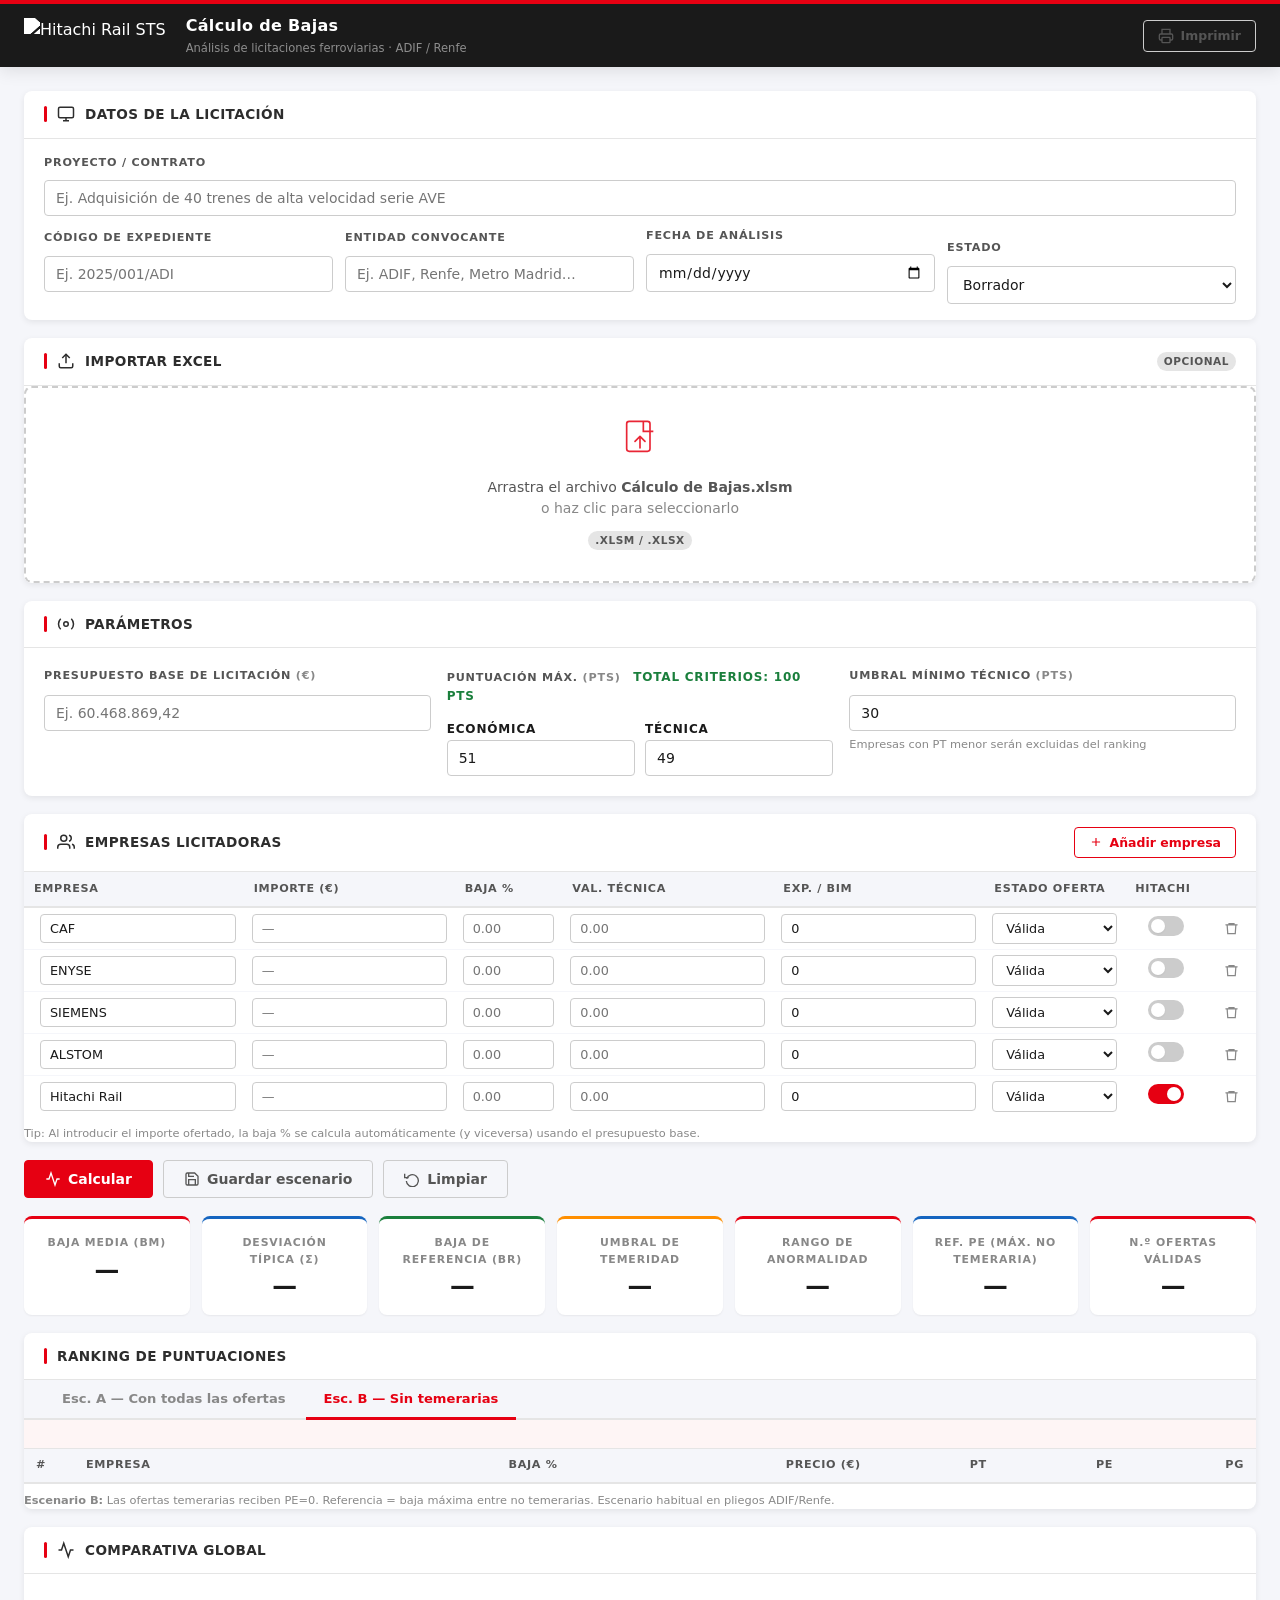
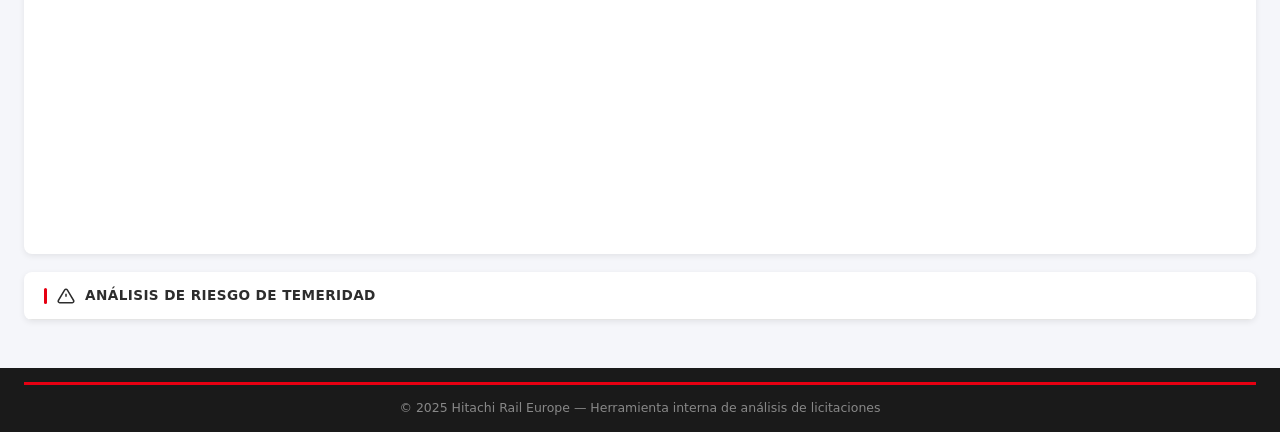
==== index.html @ 05600268 "Add files via upload" ====
<!DOCTYPE html>
<html lang="es">
<head>
  <meta charset="UTF-8"/>
  <meta name="viewport" content="width=device-width, initial-scale=1.0"/>
  <title>Cálculo de Bajas — Hitachi Rail</title>
  <link rel="stylesheet" href="css/style.css"/>
</head>
<body>

<!-- ══════════════════════════════════════════════ HEADER ═══ -->
<header class="app-header">
  <div class="header-inner">
    <a class="header-brand" href="#">
      <img src="logo.png" alt="Hitachi Rail STS" class="header-logo" style="height:36px;filter:brightness(0) invert(1);"/>
    </a>
    <div class="header-title">
      <span class="header-title__main">Cálculo de Bajas</span>
      <span class="header-title__sub">Análisis de licitaciones ferroviarias · ADIF / Renfe</span>
    </div>
    <div class="header-actions">
      <button class="btn btn--ghost btn--sm" id="btnPrint" title="Imprimir / exportar PDF">
        <svg viewBox="0 0 24 24" fill="none" stroke="currentColor" stroke-width="2" width="16" height="16"><path d="M6 9V2h12v7M6 18H4a2 2 0 0 1-2-2v-5a2 2 0 0 1 2-2h16a2 2 0 0 1 2 2v5a2 2 0 0 1-2 2h-2"/><rect x="6" y="14" width="12" height="8" rx="1"/></svg>
        Imprimir
      </button>
    </div>
  </div>
</header>

<main class="main-grid">

  <!-- ══════════════════════════════════════════ LICITACIÓN ═══ -->
  <section class="card card--licitacion no-print" id="licitacionCard">
    <div class="card__header">
      <h2 class="card__title">
        <svg viewBox="0 0 24 24" fill="none" stroke="currentColor" stroke-width="2" width="18" height="18"><rect x="2" y="3" width="20" height="14" rx="2"/><path d="M8 21h8M12 17v4"/></svg>
        Datos de la licitación
      </h2>
    </div>
    <form id="licitacionForm" class="lic-form">
      <div class="lic-field">
        <label for="licNombre" class="form-label">Proyecto / Contrato</label>
        <input id="licNombre" type="text" class="input" placeholder="Ej. Adquisición de 40 trenes de alta velocidad serie AVE"/>
      </div>
      <div class="lic-row">
        <div class="lic-field">
          <label for="licCodigo" class="form-label">Código de expediente</label>
          <input id="licCodigo" type="text" class="input" placeholder="Ej. 2025/001/ADI"/>
        </div>
        <div class="lic-field">
          <label for="licEntidad" class="form-label">Entidad convocante</label>
          <input id="licEntidad" type="text" class="input" placeholder="Ej. ADIF, Renfe, Metro Madrid…"/>
        </div>
        <div class="lic-field lic-field--narrow">
          <label for="licFecha" class="form-label">Fecha de análisis</label>
          <input id="licFecha" type="date" class="input"/>
        </div>
        <div class="lic-field lic-field--narrow">
          <label for="licEstado" class="form-label">Estado</label>
          <select id="licEstado" class="input">
            <option value="borrador">Borrador</option>
            <option value="en-analisis">En análisis</option>
            <option value="cerrada">Cerrada</option>
            <option value="archivada">Archivada</option>
          </select>
        </div>
      </div>
    </form>
  </section>

  <!-- ══════════════════════════════════════════════ IMPORT ═══ -->
  <section class="card no-print" id="importCard">
    <div class="card__header">
      <h2 class="card__title">
        <svg viewBox="0 0 24 24" fill="none" stroke="currentColor" stroke-width="2" width="18" height="18"><path d="M21 15v4a2 2 0 0 1-2 2H5a2 2 0 0 1-2-2v-4"/><polyline points="17 8 12 3 7 8"/><line x1="12" y1="3" x2="12" y2="15"/></svg>
        Importar Excel
      </h2>
      <span class="badge badge--gray">Opcional</span>
    </div>
    <div class="drop-zone" id="dropZone" tabindex="0" role="button" aria-label="Zona de carga de archivo Excel">
      <svg viewBox="0 0 48 48" fill="none" stroke="currentColor" stroke-width="2" class="drop-zone__icon"><rect x="8" y="4" width="28" height="36" rx="3" stroke-width="2"/><path d="M28 4v12h12"/><path d="M18 28l6-6 6 6M24 22v14" stroke-linecap="round" stroke-linejoin="round"/></svg>
      <p class="drop-zone__text">Arrastra el archivo <strong>Cálculo de Bajas.xlsm</strong><br/><span class="text-muted">o haz clic para seleccionarlo</span></p>
      <span class="badge badge--gray">.xlsm / .xlsx</span>
      <input type="file" id="fileInput" accept=".xlsx,.xlsm" class="sr-only"/>
    </div>
    <div id="uploadStatus" class="upload-status"></div>
  </section>

  <!-- ══════════════════════════════════════════ PARÁMETROS ═══ -->
  <section class="card no-print" id="configCard">
    <div class="card__header">
      <h2 class="card__title">
        <svg viewBox="0 0 24 24" fill="none" stroke="currentColor" stroke-width="2" width="18" height="18"><circle cx="12" cy="12" r="3"/><path d="M19.07 4.93a10 10 0 0 1 0 14.14M4.93 4.93a10 10 0 0 0 0 14.14"/></svg>
        Parámetros
      </h2>
    </div>
    <form id="configForm" class="config-grid">
      <div class="form-group">
        <label for="presupuesto" class="form-label">
          Presupuesto base de licitación <span class="text-muted">(€)</span>
        </label>
        <input id="presupuesto" type="text" class="input" placeholder="Ej. 60.468.869,42" required/>
      </div>
      <div class="form-group">
        <label class="form-label">
          Puntuación máx. <span class="text-muted">(pts)</span>
          <span id="pmaxTotalHint" class="text-muted" style="margin-left:8px;font-size:0.75rem"></span>
        </label>
        <div style="display:flex;gap:10px;align-items:center">
          <div style="flex:1">
            <label for="pmaxEco" style="font-size:0.75rem;color:var(--text-muted)">Económica</label>
            <input id="pmaxEco" type="number" class="input" placeholder="51" value="51" min="0" max="100" step="0.5"/>
          </div>
          <div style="flex:1">
            <label for="pmaxTec" style="font-size:0.75rem;color:var(--text-muted)">Técnica</label>
            <input id="pmaxTec" type="number" class="input" placeholder="49" value="49" min="0" max="100" step="0.5"/>
          </div>
        </div>
      </div>
      <div class="form-group">
        <label for="umbralMinTec" class="form-label">
          Umbral mínimo técnico <span class="text-muted">(pts)</span>
        </label>
        <input id="umbralMinTec" type="number" class="input" placeholder="30" value="30" min="0" step="0.5"/>
        <small class="form-hint">Empresas con PT menor serán excluidas del ranking</small>
      </div>
    </form>
  </section>

  <!-- ══════════════════════════════════════════════ EMPRESAS ═══ -->
  <section class="card no-print" id="empresasCard">
    <div class="card__header">
      <h2 class="card__title">
        <svg viewBox="0 0 24 24" fill="none" stroke="currentColor" stroke-width="2" width="18" height="18"><path d="M17 21v-2a4 4 0 0 0-4-4H5a4 4 0 0 0-4 4v2"/><circle cx="9" cy="7" r="4"/><path d="M23 21v-2a4 4 0 0 0-3-3.87"/><path d="M16 3.13a4 4 0 0 1 0 7.75"/></svg>
        Empresas licitadoras
      </h2>
      <button class="btn btn--outline-red btn--sm" id="btnAddRow">
        <svg viewBox="0 0 24 24" fill="none" stroke="currentColor" stroke-width="2" width="14" height="14"><line x1="12" y1="5" x2="12" y2="19"/><line x1="5" y1="12" x2="19" y2="12"/></svg>
        Añadir empresa
      </button>
    </div>

    <div class="table-responsive">
      <table class="table empresas-table" id="empresasTable">
        <thead>
          <tr>
            <th style="min-width:160px">Empresa</th>
            <th style="min-width:130px" title="Importe ofertado en euros">Importe (€)</th>
            <th style="min-width:100px">Baja %</th>
            <th style="min-width:110px" title="Puntuación técnica según criterios del pliego">Val. Técnica</th>
            <th style="min-width:90px"  title="Puntos por experiencia o BIM">Exp. / BIM</th>
            <th style="min-width:110px">Estado oferta</th>
            <th class="text-center" title="Marcar si esta fila corresponde a Hitachi Rail">Hitachi</th>
            <th class="text-center"></th>
          </tr>
        </thead>
        <tbody id="empresasBody"></tbody>
      </table>
    </div>

    <p class="form-hint" style="margin-top:8px">
      Tip: Al introducir el importe ofertado, la baja % se calcula automáticamente (y viceversa) usando el presupuesto base.
    </p>
  </section>

  <!-- ════════════════════════════════════════════════ ACTIONS ═══ -->
  <div class="actions-bar no-print">
    <button class="btn btn--primary btn--lg" id="btnCalcular">
      <svg viewBox="0 0 24 24" fill="none" stroke="currentColor" stroke-width="2" width="16" height="16"><polyline points="22 12 18 12 15 21 9 3 6 12 2 12"/></svg>
      Calcular
    </button>
    <button class="btn btn--ghost" id="btnGuardar" disabled>
      <svg viewBox="0 0 24 24" fill="none" stroke="currentColor" stroke-width="2" width="16" height="16"><path d="M19 21H5a2 2 0 0 1-2-2V5a2 2 0 0 1 2-2h11l5 5v11a2 2 0 0 1-2 2z"/><polyline points="17 21 17 13 7 13 7 21"/><polyline points="7 3 7 8 15 8"/></svg>
      Guardar escenario
    </button>
    <button class="btn btn--ghost" id="btnLimpiar">
      <svg viewBox="0 0 24 24" fill="none" stroke="currentColor" stroke-width="2" width="16" height="16"><polyline points="1 4 1 10 7 10"/><path d="M3.51 15a9 9 0 1 0 .49-3.5"/></svg>
      Limpiar
    </button>
  </div>

  <!-- ════════════════════════════════════════════════ RESULTS ═══ -->
  <section class="results-section" id="resultsSection" hidden>

    <!-- Stats -->
    <div class="stats-grid">
      <div class="stat-card">
        <div class="stat-card__lbl">Baja Media (BM)</div>
        <div class="stat-card__val" id="statBM">—</div>
      </div>
      <div class="stat-card stat-card--blue">
        <div class="stat-card__lbl">Desviación típica (σ)</div>
        <div class="stat-card__val" id="statSigma">—</div>
      </div>
      <div class="stat-card stat-card--green">
        <div class="stat-card__lbl">Baja de Referencia (BR)</div>
        <div class="stat-card__val" id="statBR">—</div>
      </div>
      <div class="stat-card stat-card--amber">
        <div class="stat-card__lbl">Umbral de temeridad</div>
        <div class="stat-card__val" id="statUmbral">—</div>
      </div>
      <div class="stat-card">
        <div class="stat-card__lbl">Rango de anormalidad</div>
        <div class="stat-card__val" id="statRango">—</div>
      </div>
      <div class="stat-card stat-card--blue">
        <div class="stat-card__lbl">Ref. PE (máx. no temeraria)</div>
        <div class="stat-card__val" id="statBoRef">—</div>
      </div>
      <div class="stat-card">
        <div class="stat-card__lbl">N.º ofertas válidas</div>
        <div class="stat-card__val" id="statN">—</div>
      </div>
    </div>

    <!-- Scenario Tabs -->
    <div class="card">
      <div class="card__header">
        <h2 class="card__title">Ranking de puntuaciones</h2>
      </div>
      <div class="tab-bar">
        <button class="tab-btn"                data-tab="A">Esc. A — Con todas las ofertas</button>
        <button class="tab-btn tab-btn--active" data-tab="B">Esc. B — Sin temerarias</button>
      </div>

      <!-- Tab A -->
      <div class="tab-panel" id="tab-A">
        <div class="winner-banner" id="winnerA"></div>
        <div class="table-responsive">
          <table class="table results-table">
            <thead>
              <tr>
                <th class="text-center" style="width:50px">#</th>
                <th>Empresa</th>
                <th class="text-right">Baja %</th>
                <th class="text-right">Precio (€)</th>
                <th class="text-right" title="Puntuación técnica">PT</th>
                <th class="text-right" title="PE con referencia = mayor baja absoluta">PE</th>
                <th class="text-right">PG</th>
              </tr>
            </thead>
            <tbody id="tbodyA"></tbody>
          </table>
        </div>
        <p class="form-hint" style="margin-top:8px">
          <strong>Escenario A:</strong> BO_ref = baja más alta entre todas las ofertas. Empresas temerarias compiten normalmente.
        </p>
      </div>

      <!-- Tab B (activo) -->
      <div class="tab-panel tab-panel--active" id="tab-B">
        <div class="winner-banner" id="winnerB"></div>
        <div class="table-responsive">
          <table class="table results-table">
            <thead>
              <tr>
                <th class="text-center" style="width:50px">#</th>
                <th>Empresa</th>
                <th class="text-right">Baja %</th>
                <th class="text-right">Precio (€)</th>
                <th class="text-right" title="Puntuación técnica">PT</th>
                <th class="text-right" title="PE con temerarias = 0; referencia = mayor baja no temeraria">PE</th>
                <th class="text-right">PG</th>
              </tr>
            </thead>
            <tbody id="tbodyB"></tbody>
          </table>
        </div>
        <p class="form-hint" style="margin-top:8px">
          <strong>Escenario B:</strong> Las ofertas temerarias reciben PE=0. Referencia = baja máxima entre no temerarias. Escenario habitual en pliegos ADIF/Renfe.
        </p>
      </div>
    </div>

    <!-- Chart -->
    <div class="card">
      <div class="card__header">
        <h2 class="card__title">
          <svg viewBox="0 0 24 24" fill="none" stroke="currentColor" stroke-width="2" width="18" height="18"><polyline points="22 12 18 12 15 21 9 3 6 12 2 12"/></svg>
          Comparativa global
        </h2>
      </div>
      <div class="chart-container" style="height:280px">
        <canvas id="pgChart"></canvas>
      </div>
    </div>

    <!-- Riesgo -->
    <div class="card">
      <div class="card__header">
        <h2 class="card__title">
          <svg viewBox="0 0 24 24" fill="none" stroke="currentColor" stroke-width="2" width="18" height="18"><path d="M10.29 3.86L1.82 18a2 2 0 0 0 1.71 3h16.94a2 2 0 0 0 1.71-3L13.71 3.86a2 2 0 0 0-3.42 0z"/><line x1="12" y1="9" x2="12" y2="13"/><line x1="12" y1="17" x2="12.01" y2="17"/></svg>
          Análisis de riesgo de temeridad
        </h2>
      </div>
      <div class="risk-grid" id="riskGrid"></div>
    </div>

    <!-- Simulador -->
    <div class="card" id="simuladorCard" hidden>
      <div class="card__header">
        <h2 class="card__title">
          <svg viewBox="0 0 24 24" fill="none" stroke="currentColor" stroke-width="2" width="18" height="18"><circle cx="12" cy="12" r="2"/><path d="M12 2v4M12 18v4M4.93 4.93l2.83 2.83M16.24 16.24l2.83 2.83M2 12h4M18 12h4M4.93 19.07l2.83-2.83M16.24 7.76l2.83-2.83"/></svg>
          Simulador de baja — Hitachi Rail
        </h2>
        <button class="btn btn--outline-red btn--sm" id="btnSensibilidad" onclick="App.renderSensibilidad()">Generar tabla</button>
      </div>
      <div class="table-responsive" style="max-height:420px;overflow-y:auto">
        <table class="table results-table">
          <thead>
            <tr>
              <th>Baja HR %</th>
              <th class="text-right">Precio</th>
              <th class="text-right">PT</th>
              <th class="text-right">PE</th>
              <th class="text-right fw-bold">PG</th>
              <th class="text-right">PG máx. rival</th>
              <th class="text-right">Diferencia</th>
              <th class="text-center">Posición</th>
              <th class="text-center">Estado</th>
            </tr>
          </thead>
          <tbody id="sensBody">
            <tr><td colspan="9" class="text-center text-muted" style="padding:20px">Haz clic en "Generar tabla" para ver el análisis de sensibilidad.</td></tr>
          </tbody>
        </table>
      </div>
      <div class="sens-legend">
        <span class="legend-item legend-item--optimo">★ Baja mínima ganadora</span>
        <span class="legend-item legend-item--gana">Posición 1ª</span>
        <span class="legend-item legend-item--temeraria">Temeraria</span>
      </div>
    </div>

    <!-- Baja óptima -->
    <div class="card" id="optimoCard" hidden>
      <div class="card__header">
        <h2 class="card__title">
          <svg viewBox="0 0 24 24" fill="none" stroke="currentColor" stroke-width="2" width="18" height="18"><polyline points="23 6 13.5 15.5 8.5 10.5 1 18"/><polyline points="17 6 23 6 23 12"/></svg>
          Baja óptima iterativa
        </h2>
        <button class="btn btn--outline-red btn--sm" id="btnOptimo">Calcular baja óptima</button>
      </div>
      <p class="form-hint" style="margin:0 0 16px">
        Calcula la baja mínima que necesita Hitachi Rail para superar a todos los competidores (escenario B).
      </p>
      <div id="optimoResult"></div>
    </div>

  </section>

  <!-- Escenarios guardados -->
  <section class="card no-print" id="scenariosCard" hidden>
    <div class="card__header">
      <h2 class="card__title">
        <svg viewBox="0 0 24 24" fill="none" stroke="currentColor" stroke-width="2" width="18" height="18"><path d="M4 19.5A2.5 2.5 0 0 1 6.5 17H20"/><path d="M6.5 2H20v20H6.5A2.5 2.5 0 0 1 4 19.5v-15A2.5 2.5 0 0 1 6.5 2z"/></svg>
        Escenarios guardados
      </h2>
    </div>
    <div class="scenario-list" id="scenariosList"></div>
  </section>

</main>

<div id="errorToast"   class="toast toast--error"></div>
<div id="successToast" class="toast toast--success"></div>

<footer class="app-footer no-print">
  <span>© 2025 Hitachi Rail Europe — Herramienta interna de análisis de licitaciones</span>
</footer>

<script src="https://cdnjs.cloudflare.com/ajax/libs/xlsx/0.18.5/xlsx.full.min.js"></script>
<script src="https://cdn.jsdelivr.net/npm/chart.js@4.4.3/dist/chart.umd.min.js"></script>
<script src="js/calculations.js"></script>
<script src="js/app.js"></script>
</body>
</html>
---- css/style.css ----
/* ================================================================
   Hitachi Rail — Cálculo de Bajas
   ================================================================ */

:root {
  --red:        #E60012;
  --red-dark:   #C0000F;
  --red-alpha:  rgba(230,0,18,0.08);
  --dark:       #1A1A1A;
  --gray-900:   #2D2D2D;
  --gray-700:   #555;
  --gray-500:   #888;
  --gray-300:   #CCC;
  --gray-200:   #E5E5E5;
  --gray-100:   #F5F6FA;
  --white:      #FFF;
  --success:    #1A7F3C;
  --success-bg: #E6F4EA;
  --warning:    #A1810A;
  --warning-bg: #FFF8E1;
  --danger:     #C62828;
  --danger-bg:  #FCE8E6;
  --info:       #1565C0;
  --info-bg:    #E3F2FD;

  --shadow-xs: 0 1px 2px rgba(0,0,0,0.06);
  --shadow-sm: 0 2px 6px rgba(0,0,0,0.08);
  --shadow-md: 0 4px 16px rgba(0,0,0,0.10);

  --radius:    8px;
  --radius-sm: 4px;
  --font: system-ui,-apple-system,'Segoe UI',Arial,sans-serif;
}

*,*::before,*::after { box-sizing:border-box; margin:0; padding:0; }
html { font-size:16px; scroll-behavior:smooth; }
body {
  font-family:var(--font);
  background:var(--gray-100);
  color:var(--dark);
  min-height:100vh;
  display:flex;
  flex-direction:column;
  line-height:1.5;
}

/* ── Header ──────────────────────────────────────────────────── */
.header {
  background:var(--dark);
  color:var(--white);
  position:sticky;
  top:0;
  z-index:100;
  box-shadow:var(--shadow-md);
}
.header::before { content:''; display:block; height:4px; background:var(--red); }
.header__inner {
  max-width:1340px;
  margin:0 auto;
  padding:10px 24px;
  display:flex;
  align-items:center;
  gap:20px;
}
.header__logo { flex-shrink:0; line-height:0; }
.header__divider { width:1px; height:40px; background:rgba(255,255,255,0.15); flex-shrink:0; }
.header__info { flex:1; min-width:0; }
.header__info h1 { font-size:1.05rem; font-weight:700; letter-spacing:.02em; white-space:nowrap; overflow:hidden; text-overflow:ellipsis; }
.header__info p  { font-size:.75rem; color:rgba(255,255,255,.5); margin-top:2px; }
.header__badge {
  flex-shrink:0;
  background:rgba(230,0,18,.15);
  border:1px solid rgba(230,0,18,.3);
  color:#FF6B6B;
  font-size:.65rem;
  font-weight:700;
  letter-spacing:.08em;
  text-transform:uppercase;
  padding:4px 10px;
  border-radius:3px;
}

/* ── Layout ──────────────────────────────────────────────────── */
.main {
  flex:1;
  max-width:1340px;
  margin:0 auto;
  padding:24px 24px 48px;
  width:100%;
  display:flex;
  flex-direction:column;
  gap:18px;
}

/* ── Cards ───────────────────────────────────────────────────── */
.card { background:var(--white); border-radius:var(--radius); box-shadow:var(--shadow-sm); overflow:hidden; }
.card__header {
  padding:13px 20px;
  border-bottom:1px solid var(--gray-200);
  display:flex;
  align-items:center;
  justify-content:space-between;
  gap:12px;
  flex-wrap:wrap;
}
.card__header h2 {
  font-size:.85rem;
  font-weight:700;
  color:var(--gray-900);
  display:flex;
  align-items:center;
  gap:10px;
  letter-spacing:.03em;
  text-transform:uppercase;
}
.card__header h2::before {
  content:'';
  display:block;
  width:3px;
  height:16px;
  background:var(--red);
  border-radius:2px;
  flex-shrink:0;
}
.card__body         { padding:20px; }
.card__body--flush  { padding:0; }

/* ── Drop zone ───────────────────────────────────────────────── */
.drop-zone {
  border:2px dashed var(--gray-300);
  border-radius:var(--radius);
  padding:30px 20px;
  text-align:center;
  cursor:pointer;
  transition:border-color .2s, background .2s;
  user-select:none;
}
.drop-zone:hover,.drop-zone--active { border-color:var(--red); background:var(--red-alpha); }
.drop-zone__icon  { width:40px; height:40px; margin:0 auto 12px; color:var(--red); opacity:.85; }
.drop-zone__title { font-weight:600; font-size:.95rem; color:var(--gray-900); }
.drop-zone__sub   { font-size:.78rem; color:var(--gray-500); margin-top:4px; }

.upload-status { margin-top:12px; padding:9px 14px; border-radius:var(--radius-sm); font-size:.8rem; font-weight:500; display:none; }
.upload-status.show { display:block; }
.upload-status--loading { background:#E8F0FE; color:#1A73E8; }
.upload-status--success { background:var(--success-bg); color:var(--success); }
.upload-status--error   { background:var(--danger-bg);  color:var(--danger); }

/* ── Form grid ───────────────────────────────────────────────── */
.form-grid { display:grid; grid-template-columns:repeat(auto-fit,minmax(190px,1fr)); gap:16px; }
.form-grid--3 { grid-template-columns:repeat(auto-fit,minmax(160px,1fr)); }
.form-group { display:flex; flex-direction:column; gap:5px; }
.form-group label { font-size:.7rem; font-weight:700; text-transform:uppercase; letter-spacing:.07em; color:var(--gray-700); }
.form-group .hint  { font-size:.7rem; color:var(--gray-500); }

/* ── Inputs ──────────────────────────────────────────────────── */
.input {
  width:100%; padding:9px 11px;
  border:1.5px solid var(--gray-300); border-radius:var(--radius-sm);
  font-family:var(--font); font-size:.875rem; color:var(--dark); background:var(--white);
  transition:border-color .15s,box-shadow .15s; outline:none;
}
.input:focus { border-color:var(--red); box-shadow:0 0 0 3px rgba(230,0,18,.1); }
.input--sm { padding:6px 9px; font-size:.8rem; }
.input[type=number] { -moz-appearance:textfield; }
.input[type=number]::-webkit-outer-spin-button,
.input[type=number]::-webkit-inner-spin-button { -webkit-appearance:none; }
select.input { cursor:pointer; }

/* ── Tables ──────────────────────────────────────────────────── */
.table-wrap { overflow-x:auto; -webkit-overflow-scrolling:touch; }
.table { width:100%; border-collapse:collapse; font-size:.835rem; }
.table th {
  background:var(--gray-100); color:var(--gray-700);
  font-weight:700; font-size:.7rem; text-transform:uppercase; letter-spacing:.06em;
  padding:9px 10px; text-align:left; border-bottom:2px solid var(--gray-200); white-space:nowrap;
}
.table th.text-right { text-align:right; }
.table td { padding:7px 10px; border-bottom:1px solid var(--gray-100); vertical-align:middle; }
.table tbody tr:last-child td { border-bottom:none; }
.table tbody tr:hover { background:rgba(0,0,0,.015); }

/* Results rows */
.row--winner   { background:rgba(230,0,18,.04) !important; }
.row--winner td { font-weight:600; }
.row--hitachi  { border-left:3px solid var(--red); }
.row--temeraria { opacity:.55; }
.row--excluida  { opacity:.4; text-decoration:line-through; }

/* Sensitivity table */
.sens-table .row--gana      { background:rgba(26,127,60,.06); }
.sens-table .row--gana td   { font-weight:600; }
.sens-table .row--optimo    { background:rgba(26,127,60,.14) !important; outline:2px solid var(--success); outline-offset:-2px; }
.sens-table .row--temeraria { background:rgba(198,40,40,.05); opacity:.75; }

/* ── Badges ──────────────────────────────────────────────────── */
.badge {
  display:inline-flex; align-items:center;
  padding:2px 7px; border-radius:10px;
  font-size:.66rem; font-weight:700; text-transform:uppercase; letter-spacing:.05em; white-space:nowrap;
}
.badge--danger  { background:var(--danger-bg);  color:var(--danger); }
.badge--warning { background:var(--warning-bg); color:var(--warning); }
.badge--success { background:var(--success-bg); color:var(--success); }
.badge--info    { background:var(--info-bg);    color:var(--info); }
.badge--gray    { background:var(--gray-200);   color:var(--gray-700); }

.hr-badge {
  display:inline-flex; align-items:center; justify-content:center;
  width:22px; height:18px;
  background:var(--red); color:#FFF; border-radius:3px;
  font-size:.6rem; font-weight:800; letter-spacing:.5px; margin-right:5px; vertical-align:middle; flex-shrink:0;
}

/* ── Estado pills ────────────────────────────────────────────── */
.estado--valida   { color:var(--success); }
.estado--temeraria{ color:var(--danger); font-weight:700; }
.estado--excluida { color:var(--gray-500); text-decoration:line-through; }
.estado--pendiente{ color:var(--warning); }

/* ── Risk indicator ──────────────────────────────────────────── */
.risk-grid {
  display:grid;
  grid-template-columns:repeat(auto-fill,minmax(200px,1fr));
  gap:12px;
}
.risk-card {
  background:var(--gray-100);
  border-radius:var(--radius);
  padding:14px 16px;
  border-left:4px solid var(--gray-300);
}
.risk-card--success { border-left-color:var(--success); }
.risk-card--warning { border-left-color:#FFCA28; }
.risk-card--danger  { border-left-color:var(--danger); }
.risk-card__name { font-size:.75rem; font-weight:700; color:var(--gray-700); margin-bottom:6px; }
.risk-card__baja { font-size:1.3rem; font-weight:800; color:var(--dark); line-height:1; }
.risk-card__info { font-size:.72rem; color:var(--gray-500); margin-top:4px; }
.risk-bar-wrap { margin-top:8px; height:6px; background:var(--gray-200); border-radius:3px; overflow:hidden; }
.risk-bar { height:100%; border-radius:3px; transition:width .3s; }
.risk-bar--success { background:var(--success); }
.risk-bar--warning { background:#FFCA28; }
.risk-bar--danger  { background:var(--danger); }

/* ── Toggle ──────────────────────────────────────────────────── */
.toggle { position:relative; display:inline-block; width:36px; height:20px; }
.toggle__inp { opacity:0; width:0; height:0; position:absolute; }
.toggle__track {
  position:absolute; inset:0;
  background:var(--gray-300); border-radius:10px; cursor:pointer; transition:background .2s;
}
.toggle__track::before {
  content:''; position:absolute; left:3px; top:3px;
  width:14px; height:14px; background:#FFF; border-radius:50%;
  box-shadow:var(--shadow-xs); transition:transform .2s;
}
.toggle__inp:checked ~ .toggle__track          { background:var(--red); }
.toggle__inp:checked ~ .toggle__track::before  { transform:translateX(16px); }
.toggle__inp:focus   ~ .toggle__track          { outline:2px solid rgba(230,0,18,.4); }

/* ── Tabs ────────────────────────────────────────────────────── */
.tab-bar {
  display:flex;
  gap:2px;
  border-bottom:2px solid var(--gray-200);
  margin-bottom:0;
  padding:0 20px;
  background:var(--gray-100);
}
.tab-btn {
  padding:11px 18px;
  border:none;
  background:transparent;
  font-family:var(--font);
  font-size:.82rem;
  font-weight:600;
  color:var(--gray-500);
  cursor:pointer;
  border-bottom:3px solid transparent;
  margin-bottom:-2px;
  transition:color .15s,border-color .15s;
  display:flex;
  align-items:center;
  gap:8px;
  white-space:nowrap;
}
.tab-btn:hover { color:var(--gray-900); }
.tab-btn--active { color:var(--red); border-bottom-color:var(--red); }
.tab-panel { display:none; }
.tab-panel--active { display:block; }

/* ── Buttons ─────────────────────────────────────────────────── */
.btn {
  display:inline-flex; align-items:center; gap:7px;
  padding:10px 20px;
  border-radius:var(--radius-sm);
  font-family:var(--font); font-size:.875rem; font-weight:700;
  cursor:pointer; border:1.5px solid transparent;
  transition:all .15s; text-decoration:none; white-space:nowrap;
}
.btn svg { flex-shrink:0; }
.btn--primary { background:var(--red); color:#FFF; border-color:var(--red); }
.btn--primary:hover { background:var(--red-dark); border-color:var(--red-dark); transform:translateY(-1px); box-shadow:0 4px 14px rgba(230,0,18,.28); }
.btn--primary:active { transform:translateY(0); }
.btn--ghost { background:transparent; color:var(--gray-700); border-color:var(--gray-300); }
.btn--ghost:hover { background:var(--gray-100); }
.btn--outline-red { background:transparent; color:var(--red); border-color:var(--red); }
.btn--outline-red:hover { background:var(--red-alpha); }
.btn--success { background:var(--success); color:#FFF; border-color:var(--success); }
.btn--success:hover { filter:brightness(1.1); }
.btn--sm { padding:7px 14px; font-size:.78rem; }
.btn-icon {
  display:inline-flex; align-items:center; justify-content:center;
  width:30px; height:30px; border-radius:var(--radius-sm);
  border:none; cursor:pointer; background:transparent;
  transition:background .15s; color:var(--gray-500);
}
.btn-icon svg { width:15px; height:15px; }
.btn-icon:hover { background:var(--gray-100); color:var(--danger); }

/* ── Actions bar ─────────────────────────────────────────────── */
.actions-bar { display:flex; gap:10px; align-items:center; flex-wrap:wrap; }

/* ── Stats grid ──────────────────────────────────────────────── */
.stats-grid { display:grid; grid-template-columns:repeat(auto-fit,minmax(140px,1fr)); gap:12px; }
.stat-card {
  background:var(--white); border-radius:var(--radius); padding:16px;
  box-shadow:var(--shadow-xs); border-top:3px solid var(--red); text-align:center;
}
.stat-card--blue  { border-top-color:#1565C0; }
.stat-card--green { border-top-color:var(--success); }
.stat-card--amber { border-top-color:#FF8F00; }
.stat-card__lbl { font-size:.68rem; font-weight:700; text-transform:uppercase; letter-spacing:.08em; color:var(--gray-500); margin-bottom:6px; }
.stat-card__val { font-size:1.55rem; font-weight:800; color:var(--dark); font-variant-numeric:tabular-nums; line-height:1; }
.stat-card__val--red   { color:var(--red); }
.stat-card__val--blue  { color:#1565C0; }
.stat-card__val--green { color:var(--success); }

/* ── Scenario winner banner ──────────────────────────────────── */
.winner-banner {
  display:flex;
  align-items:center;
  gap:16px;
  padding:14px 20px;
  background:rgba(230,0,18,.04);
  border-bottom:1px solid var(--gray-200);
  flex-wrap:wrap;
}
.winner-banner__label { font-size:.7rem; font-weight:700; text-transform:uppercase; letter-spacing:.08em; color:var(--gray-500); }
.winner-banner__name  { font-size:1.1rem; font-weight:800; color:var(--dark); display:flex; align-items:center; gap:8px; }
.winner-banner__pts   { font-size:.85rem; color:var(--gray-700); }
.trophy { font-size:1.4rem; }

/* ── Chart ───────────────────────────────────────────────────── */
.chart-container { position:relative; min-height:220px; }

/* ── KPI grid (baja óptima) ──────────────────────────────────── */
.kpi-grid { display:grid; grid-template-columns:repeat(auto-fit,minmax(160px,1fr)); gap:14px; }
.kpi { background:var(--gray-100); border-radius:var(--radius); padding:16px; display:flex; flex-direction:column; gap:6px; }
.kpi--highlight { background:rgba(230,0,18,.06); border:1.5px solid rgba(230,0,18,.2); }
.kpi--green     { background:rgba(26,127,60,.06); border:1.5px solid rgba(26,127,60,.2); }
.kpi__lbl { font-size:.68rem; font-weight:700; text-transform:uppercase; letter-spacing:.07em; color:var(--gray-500); }
.kpi__val { font-size:1.4rem; font-weight:800; color:var(--dark); line-height:1.1; }
.kpi__val--red   { color:var(--red); }
.kpi__val--green { color:var(--success); }

/* ── Sensitivity table legend ────────────────────────────────── */
.sens-legend { display:flex; gap:16px; flex-wrap:wrap; padding:10px 20px; font-size:.72rem; align-items:center; }
.sens-legend__item { display:flex; align-items:center; gap:6px; }
.sens-legend__dot { width:12px; height:12px; border-radius:2px; flex-shrink:0; }

/* ── Saved scenarios ─────────────────────────────────────────── */
.scenario-list { display:grid; grid-template-columns:repeat(auto-fill,minmax(240px,1fr)); gap:14px; }
.scenario-item {
  background:var(--gray-100); border-radius:var(--radius); padding:16px;
  border:1.5px solid var(--gray-200); cursor:pointer;
  transition:border-color .15s, box-shadow .15s;
}
.scenario-item:hover { border-color:var(--red); box-shadow:0 0 0 2px rgba(230,0,18,.1); }
.scenario-item__name  { font-size:.9rem; font-weight:700; color:var(--dark); margin-bottom:4px; }
.scenario-item__meta  { font-size:.72rem; color:var(--gray-500); margin-bottom:8px; }
.scenario-item__stats { font-size:.78rem; color:var(--gray-700); display:flex; flex-direction:column; gap:2px; }

/* ── Alerts ──────────────────────────────────────────────────── */
.alert { padding:12px 16px; border-radius:var(--radius-sm); font-size:.845rem; line-height:1.5; border-left-width:4px; border-left-style:solid; }
.alert--error   { background:var(--danger-bg);  border-color:var(--danger);  color:var(--danger); }
.alert--warning { background:var(--warning-bg); border-color:#FFCA28;        color:var(--warning); }
.alert--success { background:var(--success-bg); border-color:var(--success); color:var(--success); }
.alert--info    { background:var(--info-bg);    border-color:var(--info);    color:var(--info); }

/* ── Toast ───────────────────────────────────────────────────── */
#errorToast {
  position:fixed; bottom:24px; right:24px;
  background:var(--danger); color:#FFF;
  padding:12px 18px; border-radius:var(--radius);
  font-size:.845rem; font-weight:600; box-shadow:var(--shadow-md);
  z-index:9999; max-width:360px;
  transition:opacity .3s,transform .3s; display:none;
}
#errorToast.show { display:block; }
#successToast {
  position:fixed; bottom:24px; right:24px;
  background:var(--success); color:#FFF;
  padding:12px 18px; border-radius:var(--radius);
  font-size:.845rem; font-weight:600; box-shadow:var(--shadow-md);
  z-index:9999; max-width:360px; display:none;
}
#successToast.show { display:block; }

/* ── Rank medals ─────────────────────────────────────────────── */
.rank-1,.rank-2,.rank-3 { border-radius:50%; width:22px; height:22px; display:inline-flex; align-items:center; justify-content:center; font-weight:800; font-size:.72rem; }
.rank-1 { background:#FFD700; color:#5C4200; }
.rank-2 { background:#C0C0C0; color:#3D3D3D; }
.rank-3 { background:#CD7F32; color:#FFF; }

/* ── Section title ───────────────────────────────────────────── */
.section-title { font-size:1.25rem; font-weight:800; color:var(--dark); display:flex; align-items:center; gap:12px; }
.section-title::before { content:''; display:block; width:4px; height:26px; background:var(--red); border-radius:2px; }

/* ── Utilities ───────────────────────────────────────────────── */
.text-right  { text-align:right; }
.text-center { text-align:center; }
.text-muted  { color:var(--gray-500); }
.fw-bold     { font-weight:700; }
.mono        { font-family:'Courier New',monospace; }

/* ── Spinner ─────────────────────────────────────────────────── */
.spinner { display:inline-block; width:16px; height:16px; border:2px solid rgba(255,255,255,.4); border-top-color:#FFF; border-radius:50%; animation:spin .7s linear infinite; vertical-align:middle; }
@keyframes spin { to { transform:rotate(360deg); } }

/* ── Footer ──────────────────────────────────────────────────── */
.footer { background:var(--dark); color:var(--gray-500); text-align:center; padding:14px 24px; font-size:.78rem; margin-top:auto; }
.footer::before { content:''; display:block; height:3px; background:var(--red); margin-bottom:14px; }

/* ── App header (new class names) ───────────────────────────── */
.app-header {
  background:var(--dark);
  color:var(--white);
  position:sticky; top:0; z-index:100;
  box-shadow:var(--shadow-md);
}
.app-header::before { content:''; display:block; height:4px; background:var(--red); }
.header-inner {
  max-width:1340px; margin:0 auto; padding:10px 24px;
  display:flex; align-items:center; gap:20px;
}
.header-brand { display:flex; align-items:center; text-decoration:none; flex-shrink:0; }
.header-logo  { height:38px; display:block; }
.header-title { flex:1; min-width:0; }
.header-title__main { display:block; font-size:1rem; font-weight:700; color:var(--white); letter-spacing:.02em; white-space:nowrap; overflow:hidden; text-overflow:ellipsis; }
.header-title__sub  { display:block; font-size:.72rem; color:rgba(255,255,255,.5); margin-top:2px; }
.header-actions { flex-shrink:0; display:flex; gap:8px; }

/* ── Main grid (new name) ───────────────────────────────────── */
.main-grid {
  flex:1; max-width:1340px; margin:0 auto;
  padding:24px 24px 48px; width:100%;
  display:flex; flex-direction:column; gap:18px;
}

/* ── App footer ─────────────────────────────────────────────── */
.app-footer {
  background:var(--dark); color:var(--gray-500);
  text-align:center; padding:14px 24px; font-size:.78rem; margin-top:auto;
}
.app-footer::before { content:''; display:block; height:3px; background:var(--red); margin-bottom:14px; }

/* ── Form label / hint ──────────────────────────────────────── */
.form-label { font-size:.7rem; font-weight:700; text-transform:uppercase; letter-spacing:.07em; color:var(--gray-700); display:block; margin-bottom:5px; }
.form-hint  { font-size:.71rem; color:var(--gray-500); }

/* ── Config grid ────────────────────────────────────────────── */
.config-grid { display:grid; grid-template-columns:repeat(auto-fit,minmax(200px,1fr)); gap:16px; padding:20px; }

/* ── Licitación form ────────────────────────────────────────── */
.lic-form  { padding:16px 20px; }
.lic-field { display:flex; flex-direction:column; gap:4px; margin-bottom:12px; }
.lic-field:last-child { margin-bottom:0; }
.lic-row   { display:grid; grid-template-columns:repeat(auto-fit,minmax(160px,1fr)); gap:12px; align-items:end; }
.lic-field--narrow { min-width:0; }

/* ── Table utilities ────────────────────────────────────────── */
.table-responsive { overflow-x:auto; -webkit-overflow-scrolling:touch; }
.empresas-table td { padding:5px 8px; }
.empresas-table td:first-child { padding-left:16px; }
.results-table th,.results-table td { padding:8px 12px; }

/* ── card__title (alias for card__header h2) ────────────────── */
.card__title {
  font-size:.85rem; font-weight:700; color:var(--gray-900);
  display:flex; align-items:center; gap:10px;
  letter-spacing:.03em; text-transform:uppercase;
}
.card__title::before {
  content:''; display:block; width:3px; height:16px;
  background:var(--red); border-radius:2px; flex-shrink:0;
}

/* ── Results section ────────────────────────────────────────── */
.results-section { display:flex; flex-direction:column; gap:18px; }

/* ── Toast classes (in addition to IDs) ────────────────────── */
.toast {
  position:fixed; bottom:24px; right:24px;
  padding:12px 18px; border-radius:var(--radius);
  font-size:.845rem; font-weight:600; box-shadow:var(--shadow-md);
  z-index:9999; max-width:360px; display:none;
  transition:opacity .3s,transform .3s;
}
.toast.show    { display:block; }
.toast--error   { background:var(--danger);  color:#FFF; }
.toast--success { background:var(--success); color:#FFF; }

/* ── Sensitivity legend items ───────────────────────────────── */
.legend-item { display:inline-flex; align-items:center; gap:6px; font-size:.72rem; padding:3px 9px; border-radius:10px; font-weight:600; }
.legend-item--optimo    { background:rgba(26,127,60,.18); color:var(--success); }
.legend-item--gana      { background:rgba(26,127,60,.08); color:var(--success); }
.legend-item--temeraria { background:var(--danger-bg); color:var(--danger); }

/* ── Misc ───────────────────────────────────────────────────── */
.sr-only { position:absolute; width:1px; height:1px; padding:0; margin:-1px; overflow:hidden; clip:rect(0,0,0,0); white-space:nowrap; border:0; }
.ml-4    { margin-left:4px; }
.drop-zone__text { color:var(--gray-700); font-size:.875rem; margin-bottom:8px; }

/* ── Print ───────────────────────────────────────────────────── */
@media print {
  .app-header,.header { position:static; box-shadow:none; }
  .app-header::before,.header::before { display:none; }
  .card { box-shadow:none; border:1px solid var(--gray-300); break-inside:avoid; }
  .no-print,.actions-bar,#uploadCard,#btnOptimo,#btnPrint,#btnGuardar,#scenariosCard { display:none !important; }
  .results-section { display:flex !important; }
  body { background:#FFF; }
  .main,.main-grid { padding:0; }
}

/* ── Responsive ──────────────────────────────────────────────── */
@media (max-width:900px) {
  .main,.main-grid { padding:16px 16px 32px; gap:14px; }
  .card__body  { padding:16px; }
  .config-grid { padding:16px; }
  .header-inner,.header__inner { padding:10px 16px; }
  .header__badge,.header__divider { display:none; }
}
@media (max-width:640px) {
  .stats-grid { grid-template-columns:repeat(2,1fr); }
  .kpi-grid   { grid-template-columns:repeat(2,1fr); }
  .form-grid  { grid-template-columns:1fr 1fr; }
  .lic-row    { grid-template-columns:1fr 1fr; }
  .header-title__sub,.header__info p { display:none; }
  .tab-btn { padding:10px 12px; font-size:.75rem; }
}
@media (max-width:400px) {
  .form-grid,.lic-row { grid-template-columns:1fr; }
  .stats-grid { grid-template-columns:1fr 1fr; }
}
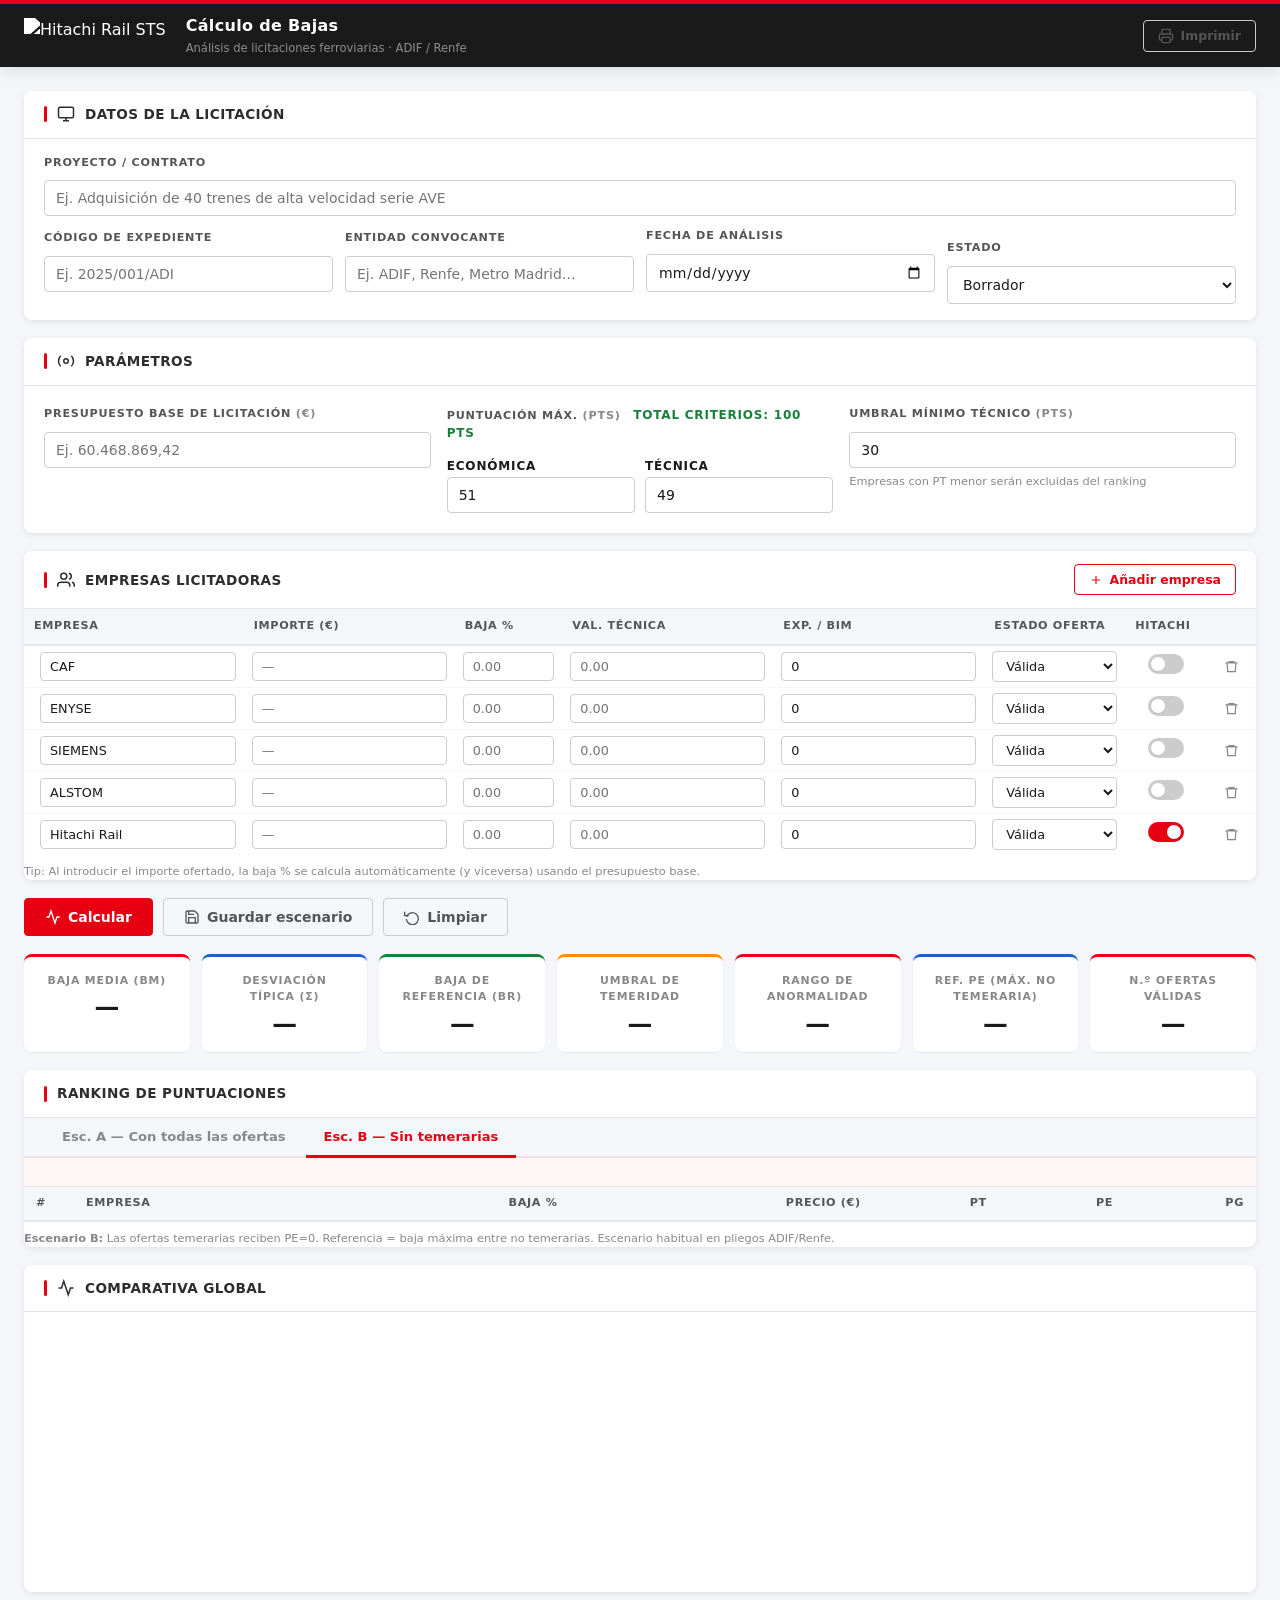
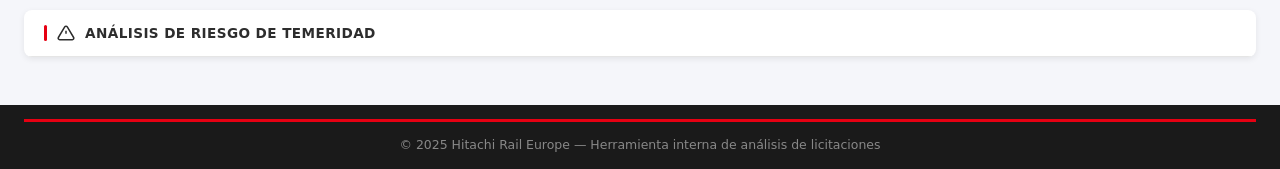
==== commit 5005b4bd: "Add files via upload" ====
--- a/index.html
+++ b/index.html
@@ -66,24 +66,6 @@
         </div>
       </div>
     </form>
-  </section>
-
-  <!-- ══════════════════════════════════════════════ IMPORT ═══ -->
-  <section class="card no-print" id="importCard">
-    <div class="card__header">
-      <h2 class="card__title">
-        <svg viewBox="0 0 24 24" fill="none" stroke="currentColor" stroke-width="2" width="18" height="18"><path d="M21 15v4a2 2 0 0 1-2 2H5a2 2 0 0 1-2-2v-4"/><polyline points="17 8 12 3 7 8"/><line x1="12" y1="3" x2="12" y2="15"/></svg>
-        Importar Excel
-      </h2>
-      <span class="badge badge--gray">Opcional</span>
-    </div>
-    <div class="drop-zone" id="dropZone" tabindex="0" role="button" aria-label="Zona de carga de archivo Excel">
-      <svg viewBox="0 0 48 48" fill="none" stroke="currentColor" stroke-width="2" class="drop-zone__icon"><rect x="8" y="4" width="28" height="36" rx="3" stroke-width="2"/><path d="M28 4v12h12"/><path d="M18 28l6-6 6 6M24 22v14" stroke-linecap="round" stroke-linejoin="round"/></svg>
-      <p class="drop-zone__text">Arrastra el archivo <strong>Cálculo de Bajas.xlsm</strong><br/><span class="text-muted">o haz clic para seleccionarlo</span></p>
-      <span class="badge badge--gray">.xlsm / .xlsx</span>
-      <input type="file" id="fileInput" accept=".xlsx,.xlsm" class="sr-only"/>
-    </div>
-    <div id="uploadStatus" class="upload-status"></div>
   </section>
 
   <!-- ══════════════════════════════════════════ PARÁMETROS ═══ -->
@@ -370,7 +352,6 @@
   <span>© 2025 Hitachi Rail Europe — Herramienta interna de análisis de licitaciones</span>
 </footer>
 
-<script src="https://cdnjs.cloudflare.com/ajax/libs/xlsx/0.18.5/xlsx.full.min.js"></script>
 <script src="https://cdn.jsdelivr.net/npm/chart.js@4.4.3/dist/chart.umd.min.js"></script>
 <script src="js/calculations.js"></script>
 <script src="js/app.js"></script>
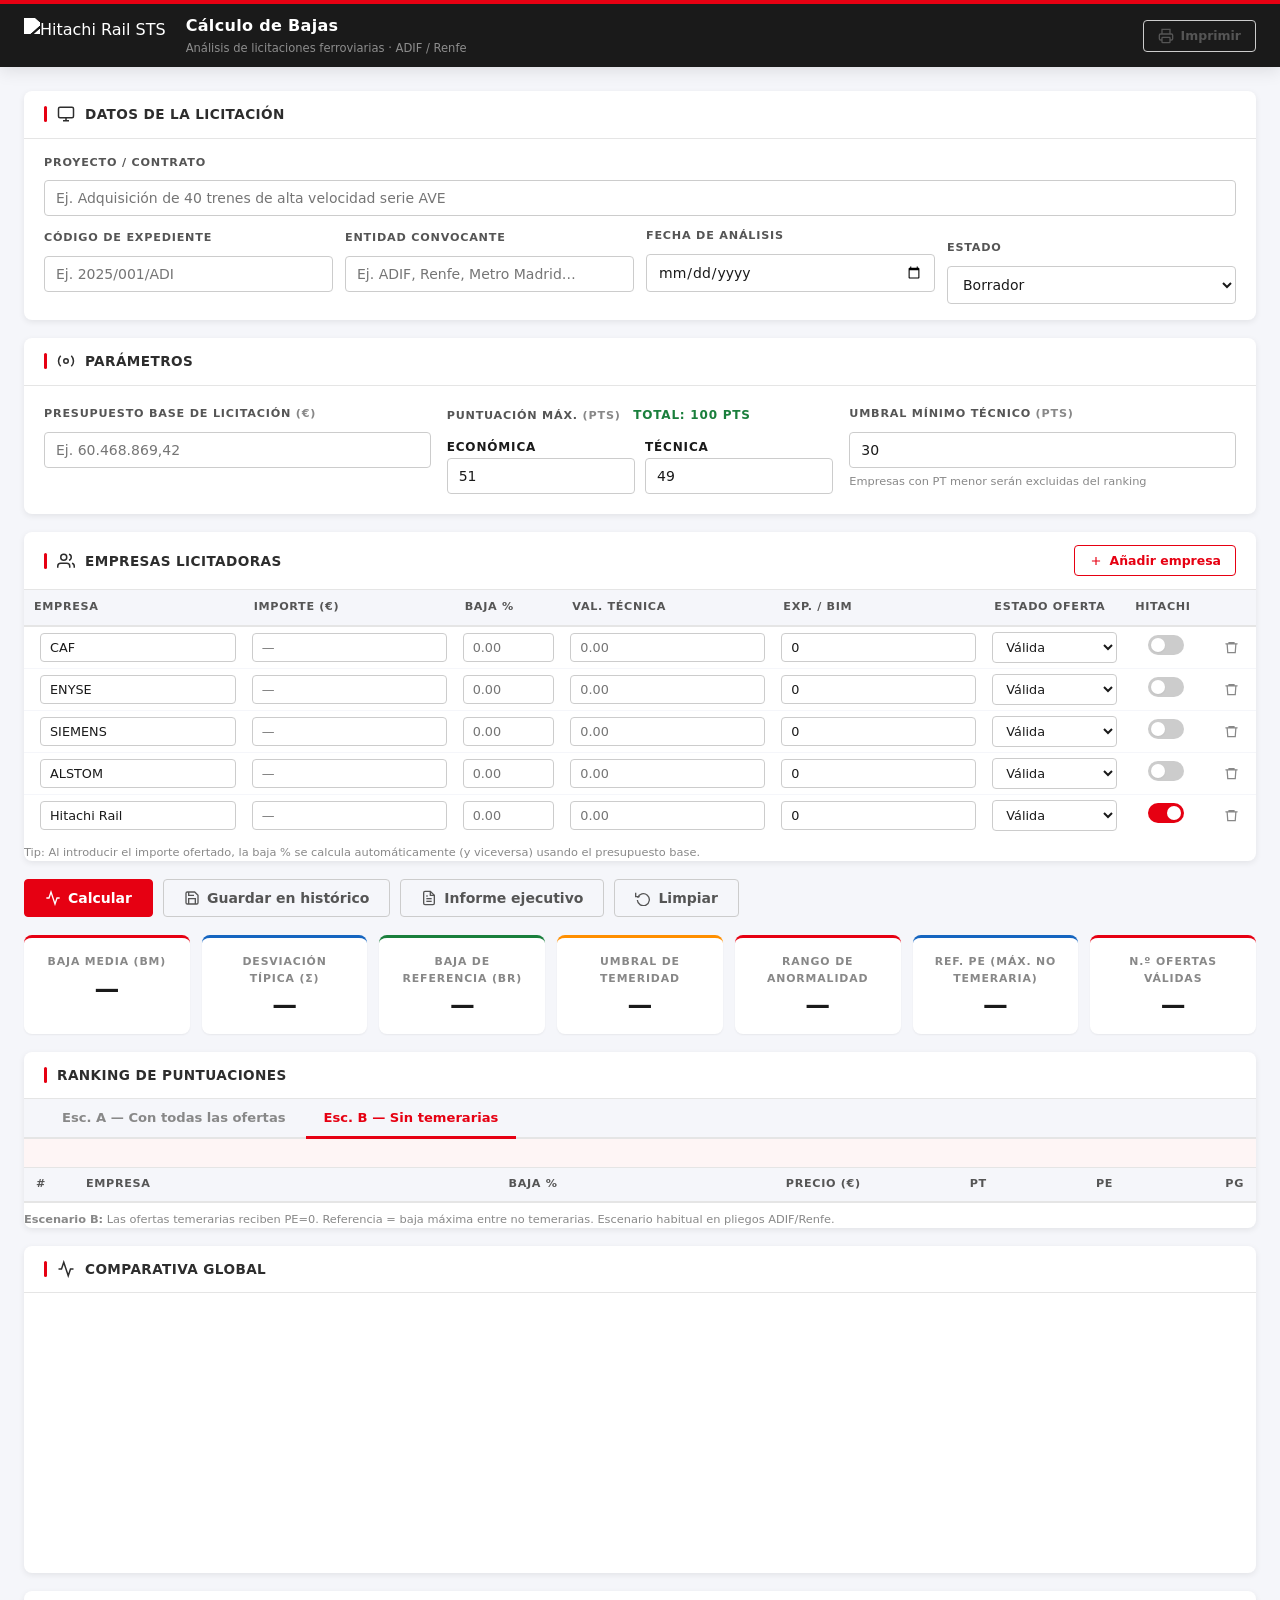
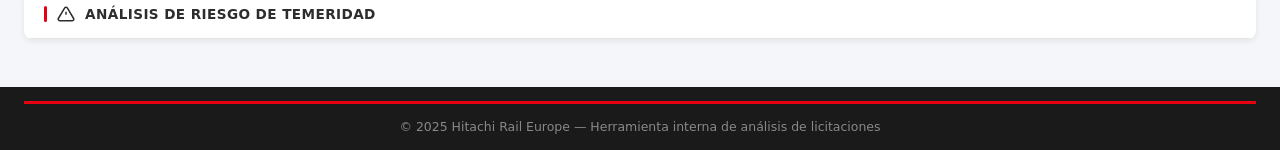
==== commit 1e37a698: "Add files via upload" ====
--- a/index.html
+++ b/index.html
@@ -121,7 +121,6 @@
         Añadir empresa
       </button>
     </div>
-
     <div class="table-responsive">
       <table class="table empresas-table" id="empresasTable">
         <thead>
@@ -139,7 +138,6 @@
         <tbody id="empresasBody"></tbody>
       </table>
     </div>
-
     <p class="form-hint" style="margin-top:8px">
       Tip: Al introducir el importe ofertado, la baja % se calcula automáticamente (y viceversa) usando el presupuesto base.
     </p>
@@ -153,7 +151,11 @@
     </button>
     <button class="btn btn--ghost" id="btnGuardar" disabled>
       <svg viewBox="0 0 24 24" fill="none" stroke="currentColor" stroke-width="2" width="16" height="16"><path d="M19 21H5a2 2 0 0 1-2-2V5a2 2 0 0 1 2-2h11l5 5v11a2 2 0 0 1-2 2z"/><polyline points="17 21 17 13 7 13 7 21"/><polyline points="7 3 7 8 15 8"/></svg>
-      Guardar escenario
+      Guardar en histórico
+    </button>
+    <button class="btn btn--ghost" id="btnInforme" disabled>
+      <svg viewBox="0 0 24 24" fill="none" stroke="currentColor" stroke-width="2" width="16" height="16"><path d="M14 2H6a2 2 0 0 0-2 2v16a2 2 0 0 0 2 2h12a2 2 0 0 0 2-2V8z"/><polyline points="14 2 14 8 20 8"/><line x1="16" y1="13" x2="8" y2="13"/><line x1="16" y1="17" x2="8" y2="17"/><polyline points="10 9 9 9 8 9"/></svg>
+      Informe ejecutivo
     </button>
     <button class="btn btn--ghost" id="btnLimpiar">
       <svg viewBox="0 0 24 24" fill="none" stroke="currentColor" stroke-width="2" width="16" height="16"><polyline points="1 4 1 10 7 10"/><path d="M3.51 15a9 9 0 1 0 .49-3.5"/></svg>
@@ -206,7 +208,6 @@
         <button class="tab-btn tab-btn--active" data-tab="B">Esc. B — Sin temerarias</button>
       </div>
 
-      <!-- Tab A -->
       <div class="tab-panel" id="tab-A">
         <div class="winner-banner" id="winnerA"></div>
         <div class="table-responsive">
@@ -217,8 +218,8 @@
                 <th>Empresa</th>
                 <th class="text-right">Baja %</th>
                 <th class="text-right">Precio (€)</th>
-                <th class="text-right" title="Puntuación técnica">PT</th>
-                <th class="text-right" title="PE con referencia = mayor baja absoluta">PE</th>
+                <th class="text-right">PT</th>
+                <th class="text-right">PE</th>
                 <th class="text-right">PG</th>
               </tr>
             </thead>
@@ -230,7 +231,6 @@
         </p>
       </div>
 
-      <!-- Tab B (activo) -->
       <div class="tab-panel tab-panel--active" id="tab-B">
         <div class="winner-banner" id="winnerB"></div>
         <div class="table-responsive">
@@ -241,8 +241,8 @@
                 <th>Empresa</th>
                 <th class="text-right">Baja %</th>
                 <th class="text-right">Precio (€)</th>
-                <th class="text-right" title="Puntuación técnica">PT</th>
-                <th class="text-right" title="PE con temerarias = 0; referencia = mayor baja no temeraria">PE</th>
+                <th class="text-right">PT</th>
+                <th class="text-right">PE</th>
                 <th class="text-right">PG</th>
               </tr>
             </thead>
@@ -332,15 +332,20 @@
 
   </section>
 
-  <!-- Escenarios guardados -->
-  <section class="card no-print" id="scenariosCard" hidden>
+  <!-- ══════════════════════════════════════════════ HISTÓRICO ═══ -->
+  <section class="card no-print" id="historicoCard" hidden>
     <div class="card__header">
       <h2 class="card__title">
         <svg viewBox="0 0 24 24" fill="none" stroke="currentColor" stroke-width="2" width="18" height="18"><path d="M4 19.5A2.5 2.5 0 0 1 6.5 17H20"/><path d="M6.5 2H20v20H6.5A2.5 2.5 0 0 1 4 19.5v-15A2.5 2.5 0 0 1 6.5 2z"/></svg>
-        Escenarios guardados
+        Histórico de licitaciones
       </h2>
-    </div>
-    <div class="scenario-list" id="scenariosList"></div>
+      <div style="display:flex;gap:8px;align-items:center">
+        <input type="text" id="historicoSearch" class="input input--sm" placeholder="Buscar por nombre, entidad…" style="width:220px"/>
+        <button class="btn btn--ghost btn--sm" onclick="App._borrarHistorico()" title="Borrar todo el histórico">Borrar todo</button>
+      </div>
+    </div>
+    <div id="historicoStats" class="historico-stats"></div>
+    <div class="scenario-list" id="historicoList"></div>
   </section>
 
 </main>
--- a/css/style.css
+++ b/css/style.css
@@ -517,6 +517,18 @@
 .legend-item--gana      { background:rgba(26,127,60,.08); color:var(--success); }
 .legend-item--temeraria { background:var(--danger-bg); color:var(--danger); }
 
+/* ── Histórico de licitaciones ──────────────────────────────── */
+.historico-stats { padding:14px 20px 0; }
+.historico-kpi-row {
+  display:flex; gap:12px; flex-wrap:wrap; margin-bottom:16px;
+}
+.historico-kpi {
+  background:var(--gray-100); border-radius:var(--radius); padding:12px 18px;
+  display:flex; flex-direction:column; align-items:center; gap:3px; min-width:90px;
+}
+.historico-kpi__val { font-size:1.4rem; font-weight:800; color:var(--dark); line-height:1; }
+.historico-kpi__lbl { font-size:.68rem; font-weight:700; text-transform:uppercase; letter-spacing:.07em; color:var(--gray-500); }
+
 /* ── Misc ───────────────────────────────────────────────────── */
 .sr-only { position:absolute; width:1px; height:1px; padding:0; margin:-1px; overflow:hidden; clip:rect(0,0,0,0); white-space:nowrap; border:0; }
 .ml-4    { margin-left:4px; }
